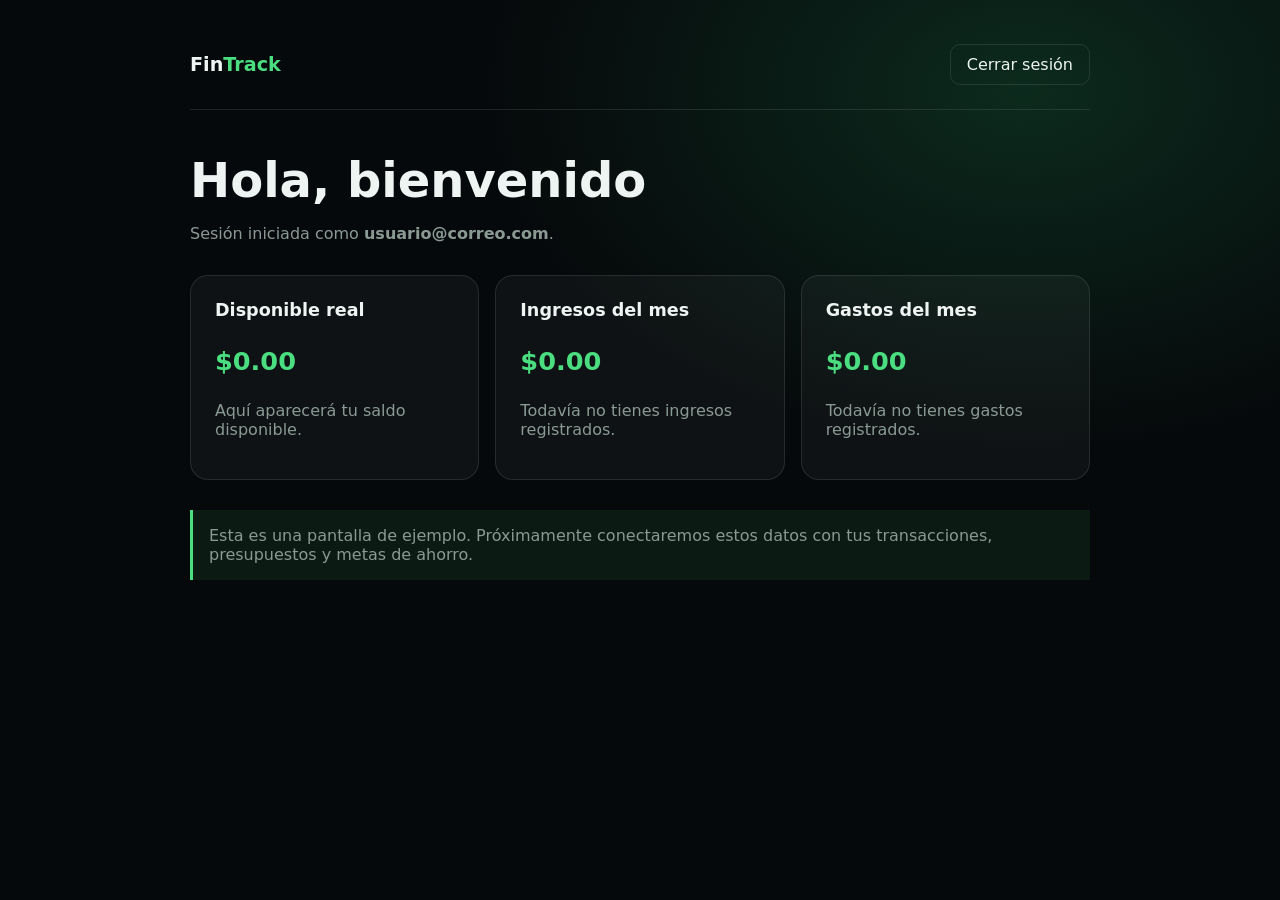
==== src/main/resources/templates/dashboard.html @ bcb7b88a "modelos, repositorios , servicios y seguridad implementada" ====
<!DOCTYPE html>
<html lang="es" xmlns:th="http://www.thymeleaf.org">
<head>
  <meta charset="UTF-8">
  <meta name="viewport" content="width=device-width, initial-scale=1">
  <title>FinanTrack · Mi espacio</title>
  <style>
    :root{--bg:#06090b;--text:#eef4f1;--muted:#8a9a93;--accent:#4ade80;--line:rgba(255,255,255,.1)}
    *{box-sizing:border-box}
    body{min-height:100vh;margin:0;padding:32px;color:var(--text);font-family:system-ui,-apple-system,"Segoe UI",sans-serif;background:radial-gradient(900px 600px at 80% 10%,#0c2a1d 0%,transparent 60%),var(--bg)}
    main{width:min(900px,100%);margin:0 auto}
    header{display:flex;justify-content:space-between;align-items:center;gap:16px;padding:12px 0 24px;border-bottom:1px solid var(--line)}
    .logo{font-weight:700;font-size:1.2rem}.logo span{color:var(--accent)}
    .logout{padding:10px 16px;border:1px solid var(--line);border-radius:10px;background:transparent;color:var(--text);font:inherit;cursor:pointer}
    h1{margin:42px 0 8px;font-size:clamp(2rem,5vw,3rem)}
    .muted{color:var(--muted)}
    .grid{display:grid;grid-template-columns:repeat(auto-fit,minmax(220px,1fr));gap:16px;margin-top:32px}
    .card{padding:24px;border:1px solid var(--line);border-radius:18px;background:rgba(255,255,255,.04)}
    .card h2{margin:0 0 10px;font-size:1.1rem}
    .value{font-size:1.6rem;font-weight:700;color:var(--accent)}
    .note{margin-top:30px;padding:16px;border-left:3px solid var(--accent);background:rgba(74,222,128,.08);color:var(--muted)}
  </style>
</head>
<body>
<main>
  <header>
    <div class="logo">Fin<span>Track</span></div>
    <form th:action="@{/logout}" method="post">
      <button class="logout" type="submit">Cerrar sesión</button>
    </form>
  </header>
  <section>
    <h1>Hola, bienvenido</h1>
    <p class="muted">Sesión iniciada como <strong th:text="${email}">usuario@correo.com</strong>.</p>
    <div class="grid">
      <article class="card">
        <h2>Disponible real</h2>
        <p class="value">$0.00</p>
        <p class="muted">Aquí aparecerá tu saldo disponible.</p>
      </article>
      <article class="card">
        <h2>Ingresos del mes</h2>
        <p class="value">$0.00</p>
        <p class="muted">Todavía no tienes ingresos registrados.</p>
      </article>
      <article class="card">
        <h2>Gastos del mes</h2>
        <p class="value">$0.00</p>
        <p class="muted">Todavía no tienes gastos registrados.</p>
      </article>
    </div>
    <p class="note">Esta es una pantalla de ejemplo. Próximamente conectaremos estos datos con tus transacciones, presupuestos y metas de ahorro.</p>
  </section>
</main>
</body>
</html>
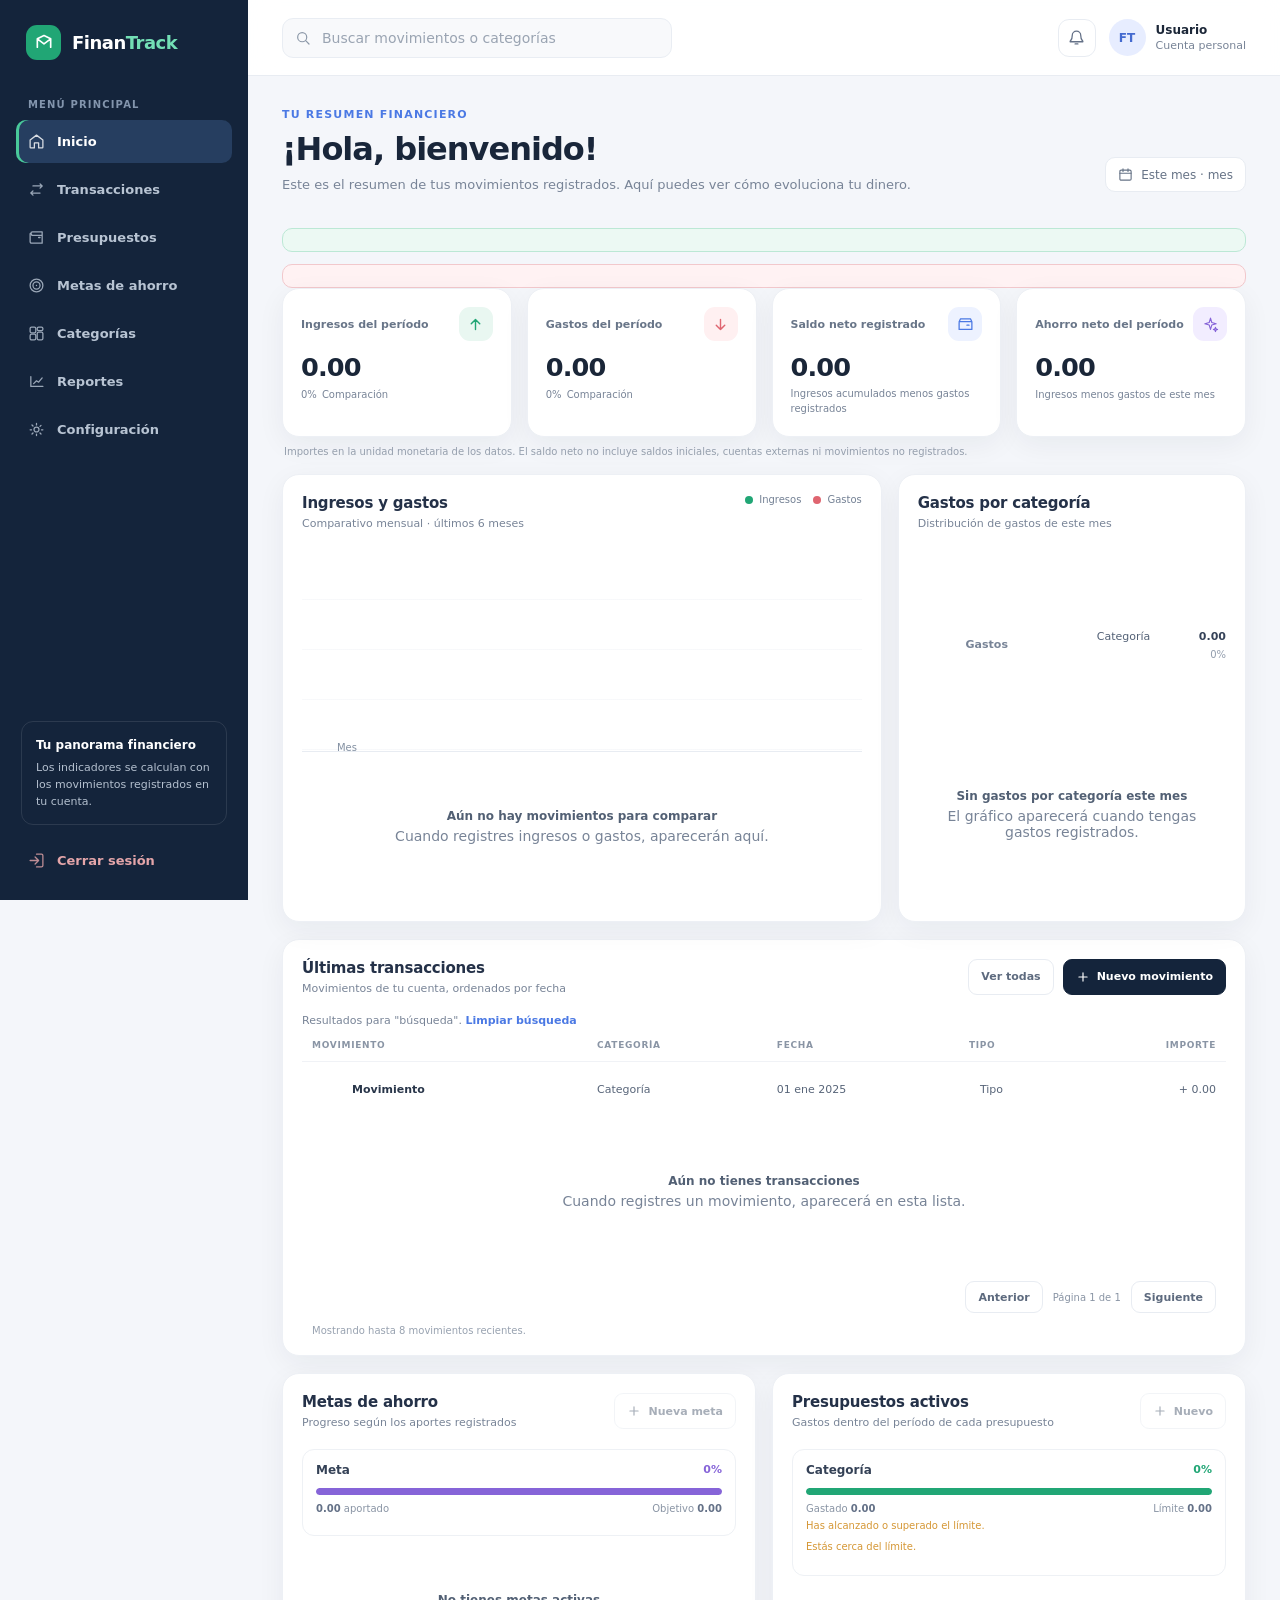
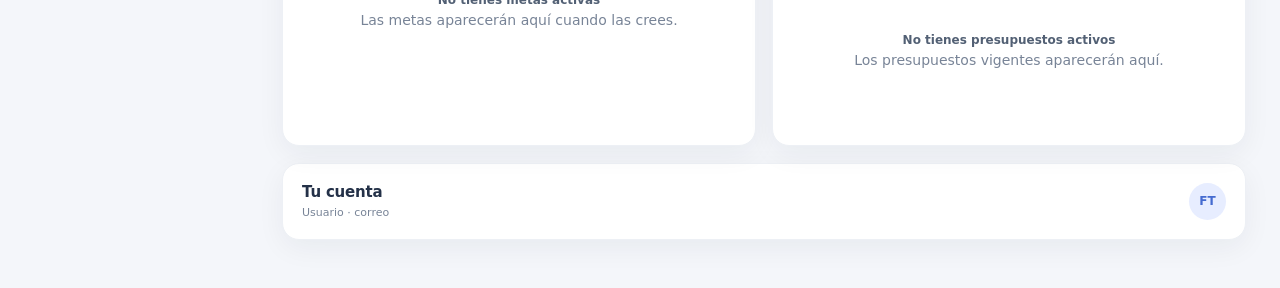
==== commit 241825f2: "Base funcional y transacciones:Implementé el flujo MVC para registrar, consultar, editar y eliminar " ====
--- a/src/main/resources/templates/dashboard.html
+++ b/src/main/resources/templates/dashboard.html
@@ -3,54 +3,567 @@
 <head>
   <meta charset="UTF-8">
   <meta name="viewport" content="width=device-width, initial-scale=1">
-  <title>FinanTrack · Mi espacio</title>
+  <meta name="theme-color" content="#14243b">
+  <title>FinanTrack · Dashboard</title>
   <style>
-    :root{--bg:#06090b;--text:#eef4f1;--muted:#8a9a93;--accent:#4ade80;--line:rgba(255,255,255,.1)}
+    :root{
+      color-scheme:light;
+      --navy:#14243b;--navy-soft:#1d3453;--navy-muted:#aab9cc;
+      --page:#f4f6fa;--surface:#fff;--text:#1c2738;--muted:#788497;
+      --line:#e8ecf2;--blue:#4b79e4;--blue-soft:#edf2ff;
+      --green:#21a675;--green-soft:#e9f7f1;--red:#df6570;--red-soft:#fff0f1;
+      --purple:#8664d8;--purple-soft:#f2edff;--amber:#d59735;
+      --shadow:0 8px 28px rgba(22,38,61,.055);--radius:17px;
+    }
     *{box-sizing:border-box}
-    body{min-height:100vh;margin:0;padding:32px;color:var(--text);font-family:system-ui,-apple-system,"Segoe UI",sans-serif;background:radial-gradient(900px 600px at 80% 10%,#0c2a1d 0%,transparent 60%),var(--bg)}
-    main{width:min(900px,100%);margin:0 auto}
-    header{display:flex;justify-content:space-between;align-items:center;gap:16px;padding:12px 0 24px;border-bottom:1px solid var(--line)}
-    .logo{font-weight:700;font-size:1.2rem}.logo span{color:var(--accent)}
-    .logout{padding:10px 16px;border:1px solid var(--line);border-radius:10px;background:transparent;color:var(--text);font:inherit;cursor:pointer}
-    h1{margin:42px 0 8px;font-size:clamp(2rem,5vw,3rem)}
-    .muted{color:var(--muted)}
-    .grid{display:grid;grid-template-columns:repeat(auto-fit,minmax(220px,1fr));gap:16px;margin-top:32px}
-    .card{padding:24px;border:1px solid var(--line);border-radius:18px;background:rgba(255,255,255,.04)}
-    .card h2{margin:0 0 10px;font-size:1.1rem}
-    .value{font-size:1.6rem;font-weight:700;color:var(--accent)}
-    .note{margin-top:30px;padding:16px;border-left:3px solid var(--accent);background:rgba(74,222,128,.08);color:var(--muted)}
+    html{scroll-behavior:smooth}
+    body{margin:0;background:var(--page);color:var(--text);font-family:Inter,ui-sans-serif,system-ui,-apple-system,"Segoe UI",sans-serif;font-size:14px;-webkit-font-smoothing:antialiased}
+    button,input{font:inherit}
+    button,a{-webkit-tap-highlight-color:transparent}
+    a{color:inherit;text-decoration:none}
+    .app{min-height:100vh}
+    .sidebar{position:fixed;inset:0 auto 0 0;z-index:20;display:flex;width:248px;flex-direction:column;padding:25px 16px 18px;background:var(--navy);color:#fff}
+    .brand{display:flex;align-items:center;gap:11px;margin:0 10px 39px;font-size:18px;font-weight:750;letter-spacing:-.5px}
+    .brand-mark{display:grid;width:35px;height:35px;place-items:center;border-radius:11px;background:var(--green);color:#fff}
+    .brand-mark svg{width:20px;height:20px}
+    .brand-name span{color:#73dfb5}
+    .nav-label{margin:0 12px 10px;color:#8395ad;font-size:10px;font-weight:700;letter-spacing:1.15px;text-transform:uppercase}
+    .nav-list{display:grid;gap:5px}
+    .nav-link{display:flex;min-height:43px;align-items:center;gap:12px;padding:0 12px;border-radius:10px;color:#b8c4d3;font-size:13px;font-weight:550;transition:background .18s,color .18s}
+    .nav-link svg{width:17px;height:17px;flex:none;opacity:.82}
+    .nav-link:hover{background:rgba(255,255,255,.075);color:#fff}
+    .nav-link.active{background:#263e60;color:#fff;box-shadow:inset 3px 0 #49c99a}
+    .nav-spacer{flex:1}
+    .sidebar-note{margin:18px 5px 14px;padding:14px;border:1px solid rgba(255,255,255,.1);border-radius:12px;color:#b4c0cf;font-size:11px;line-height:1.55}
+    .sidebar-note strong{display:block;margin-bottom:4px;color:#fff;font-size:12px}
+    .nav-link.logout{color:#e4a5a9}
+    .main{min-height:100vh;margin-left:248px;padding:0 34px 48px}
+    .topbar{position:sticky;top:0;z-index:10;display:flex;min-height:76px;align-items:center;justify-content:space-between;gap:20px;margin:0 -34px 0;padding:12px 34px;background:rgba(255,255,255,.92);border-bottom:1px solid var(--line);backdrop-filter:blur(14px)}
+    .top-left{display:flex;min-width:0;align-items:center;gap:13px}
+    .mobile-menu{display:none;width:38px;height:38px;place-items:center;border:1px solid var(--line);border-radius:10px;background:#fff;color:var(--navy);cursor:pointer}
+    .mobile-menu svg{width:18px}
+    .search{position:relative;width:min(390px,40vw)}
+    .search svg{position:absolute;top:50%;left:13px;width:16px;height:16px;transform:translateY(-50%);color:#8c98a8}
+    .search input{width:100%;height:40px;padding:0 14px 0 39px;border:1px solid #e9edf3;border-radius:11px;background:#f8f9fb;color:var(--text);outline:none}
+    .search input:focus{border-color:#a9bdf1;box-shadow:0 0 0 3px rgba(75,121,228,.1)}
+    .search input::placeholder{color:#9aa4b2}
+    .sr-only{position:absolute;width:1px;height:1px;padding:0;margin:-1px;overflow:hidden;clip:rect(0,0,0,0);white-space:nowrap;border:0}
+    .top-actions{display:flex;align-items:center;gap:13px}
+    .icon-button{display:grid;width:38px;height:38px;place-items:center;border:1px solid var(--line);border-radius:11px;background:#fff;color:#647187}
+    .icon-button svg{width:17px;height:17px}
+    .profile{position:relative}
+    .profile summary{display:flex;align-items:center;gap:10px;list-style:none;cursor:pointer}
+    .profile summary::-webkit-details-marker{display:none}
+    .avatar{display:grid;width:37px;height:37px;place-items:center;border-radius:50%;background:#e7edff;color:#456bd0;font-size:12px;font-weight:750}
+    .profile-copy{display:grid;gap:2px}
+    .profile-copy strong{max-width:155px;overflow:hidden;font-size:12px;text-overflow:ellipsis;white-space:nowrap}
+    .profile-copy span{color:var(--muted);font-size:11px}
+    .profile-menu{position:absolute;top:48px;right:0;z-index:30;display:grid;width:190px;gap:4px;padding:8px;border:1px solid var(--line);border-radius:12px;background:#fff;box-shadow:var(--shadow)}
+    .profile-menu a,.profile-menu button{padding:9px;border:0;border-radius:8px;background:transparent;color:var(--text);text-align:left;cursor:pointer}
+    .profile-menu a:hover,.profile-menu button:hover{background:var(--page)}
+    .page{width:min(1440px,100%);margin:0 auto}
+    .welcome{display:flex;align-items:flex-end;justify-content:space-between;gap:20px;padding:32px 0 24px}
+    .eyebrow{margin:0 0 9px;color:var(--blue);font-size:11px;font-weight:750;letter-spacing:1.2px;text-transform:uppercase}
+    h1{margin:0;color:#19263a;font-size:clamp(25px,3vw,32px);letter-spacing:-1px}
+    .welcome-copy{margin:9px 0 0;color:var(--muted);font-size:13px}
+    .period{display:flex;align-items:center;gap:8px;padding:9px 12px;border:1px solid var(--line);border-radius:10px;background:#fff;color:#667386;font-size:12px;white-space:nowrap}
+    .period svg{width:15px;height:15px}
+    .section-title{margin:0;color:#243148;font-size:15px;font-weight:720;letter-spacing:-.2px}
+    .section-subtitle{margin:5px 0 0;color:var(--muted);font-size:11px;line-height:1.5}
+    .kpis{display:grid;grid-template-columns:repeat(4,minmax(0,1fr));gap:15px}
+    .card{border:1px solid #edf0f5;border-radius:var(--radius);background:var(--surface);box-shadow:var(--shadow)}
+    .kpi{position:relative;min-height:149px;padding:18px 18px 16px;overflow:hidden;transition:transform .18s,box-shadow .18s}
+    .kpi:hover{transform:translateY(-2px);box-shadow:0 12px 30px rgba(22,38,61,.09)}
+    .kpi-top{display:flex;align-items:center;justify-content:space-between;gap:8px}
+    .kpi-label{color:#687588;font-size:11px;font-weight:620}
+    .kpi-icon{display:grid;width:34px;height:34px;place-items:center;border-radius:11px}
+    .kpi-icon svg{width:17px;height:17px}
+    .kpi-icon.blue{background:var(--blue-soft);color:var(--blue)}
+    .kpi-icon.green{background:var(--green-soft);color:var(--green)}
+    .kpi-icon.red{background:var(--red-soft);color:var(--red)}
+    .kpi-icon.purple{background:var(--purple-soft);color:var(--purple)}
+    .kpi-value{margin:12px 0 6px;color:#1a2638;font-size:clamp(21px,2vw,27px);font-weight:760;letter-spacing:-.9px;line-height:1.1;overflow-wrap:anywhere}
+    .kpi-foot{display:flex;min-height:16px;align-items:center;gap:5px;color:var(--muted);font-size:10px;line-height:1.45}
+    .change{font-weight:700}
+    .change.good{color:var(--green)}
+    .change.bad{color:var(--red)}
+    .content-grid{display:grid;grid-template-columns:minmax(0,1.55fr) minmax(280px,.9fr);gap:16px;margin-top:17px}
+    .panel{min-width:0;padding:19px}
+    .panel-heading{display:flex;align-items:flex-start;justify-content:space-between;gap:12px;margin-bottom:17px}
+    .panel-heading .section-subtitle{margin-top:4px}
+    .legend{display:flex;flex-wrap:wrap;gap:12px;color:#738094;font-size:10px}
+    .legend-item{display:flex;align-items:center;gap:6px}
+    .legend-dot{width:8px;height:8px;border-radius:50%}
+    .legend-dot.income{background:var(--green)}
+    .legend-dot.expense{background:var(--red)}
+    .bar-chart{display:grid;height:202px;grid-template-columns:repeat(6,minmax(0,1fr));gap:10px;padding:10px 3px 0;border-bottom:1px solid var(--line);background:repeating-linear-gradient(to bottom,transparent 0,transparent 49px,#f0f2f6 50px)}
+    .month-column{display:flex;min-width:0;flex-direction:column;align-items:center;justify-content:flex-end}
+    .bar-pair{display:flex;width:100%;height:174px;align-items:flex-end;justify-content:center;gap:5px}
+    .bar{width:min(23px,35%);min-height:0;border-radius:5px 5px 2px 2px;transition:height .35s ease}
+    .bar.income{background:linear-gradient(180deg,#57c99d,#21a675)}
+    .bar.expense{background:linear-gradient(180deg,#f08b91,#df6570)}
+    .month-label{height:24px;padding-top:8px;color:#8390a2;font-size:10px;text-transform:capitalize}
+    .empty{display:grid;min-height:150px;place-content:center;justify-items:center;padding:20px;color:var(--muted);text-align:center}
+    .empty strong{margin-bottom:5px;color:#526074;font-size:12px}
+    .donut-layout{display:flex;min-height:190px;align-items:center;justify-content:center;gap:25px}
+    .donut{position:relative;width:138px;height:138px;flex:none;border-radius:50%}
+    .donut::after{position:absolute;inset:24px;display:grid;place-items:center;border-radius:50%;background:#fff;content:"Gastos";color:#788497;font-size:11px;font-weight:650}
+    .category-list{display:grid;width:100%;gap:12px}
+    .category-row{display:grid;grid-template-columns:minmax(0,1fr) auto;align-items:center;gap:6px 12px}
+    .category-name{display:flex;min-width:0;align-items:center;gap:8px;overflow:hidden;color:#536176;font-size:11px;text-overflow:ellipsis;white-space:nowrap}
+    .category-name i{width:8px;height:8px;flex:none;border-radius:50%}
+    .category-value{color:#354258;font-size:11px;font-weight:700}
+    .category-percent{grid-column:2;color:#929dad;font-size:10px;text-align:right}
+    .transactions{margin-top:17px}
+    .panel-actions{display:flex;align-items:center;gap:9px}
+    .button{display:inline-flex;min-height:36px;align-items:center;justify-content:center;gap:7px;padding:0 12px;border:1px solid var(--line);border-radius:9px;background:#fff;color:#5d6a7e;font-size:11px;font-weight:650;white-space:nowrap}
+    .button svg{width:14px;height:14px}
+    .button.primary{border-color:var(--navy);background:var(--navy);color:#fff}
+    .button:disabled{cursor:not-allowed;opacity:.54}
+    .table-wrap{overflow-x:auto}
+    table{width:100%;border-collapse:collapse;text-align:left}
+    th{padding:0 10px 11px;color:#8a95a5;font-size:9px;font-weight:700;letter-spacing:.7px;text-transform:uppercase;white-space:nowrap}
+    td{padding:12px 10px;border-top:1px solid #f0f2f6;color:#586579;font-size:11px;white-space:nowrap}
+    td:first-child{color:#29364a;font-weight:650}
+    .transaction-description{display:flex;align-items:center;gap:10px}
+    .transaction-mark{display:grid;width:30px;height:30px;flex:none;place-items:center;border-radius:9px}
+    .transaction-mark svg{width:15px;height:15px}
+    .transaction-mark.income{background:var(--green-soft);color:var(--green)}
+    .transaction-mark.expense{background:var(--red-soft);color:var(--red)}
+    .type-pill{display:inline-flex;align-items:center;gap:5px}
+    .type-pill i{width:6px;height:6px;border-radius:50%}
+    .type-pill.income{color:var(--green)}
+    .type-pill.income i{background:var(--green)}
+    .type-pill.expense{color:var(--red)}
+    .type-pill.expense i{background:var(--red)}
+    .amount.income{color:var(--green);font-weight:720}
+    .amount.expense{color:#445166;font-weight:720}
+    .section-grid{display:grid;grid-template-columns:repeat(2,minmax(0,1fr));gap:16px;margin-top:17px}
+    .goal-list,.budget-list{display:grid;gap:14px}
+    .goal,.budget{padding:13px;border:1px solid #eef1f5;border-radius:12px}
+    .goal-head,.budget-head{display:flex;justify-content:space-between;gap:12px}
+    .goal-name,.budget-name{overflow:hidden;color:#344156;font-size:12px;font-weight:700;text-overflow:ellipsis;white-space:nowrap}
+    .goal-percent,.budget-percent{color:var(--purple);font-size:11px;font-weight:750}
+    .budget-percent{color:var(--green)}
+    .budget.is-warning .budget-percent{color:var(--amber)}
+    .budget.is-over .budget-percent{color:var(--red)}
+    .progress{height:7px;margin:11px 0 8px;overflow:hidden;border-radius:8px;background:#edf0f5}
+    .progress i{display:block;height:100%;border-radius:inherit;background:var(--purple);transition:width .3s}
+    .budget .progress i{background:var(--green)}
+    .budget.is-warning .progress i{background:var(--amber)}
+    .budget.is-over .progress i{background:var(--red)}
+    .goal-foot,.budget-foot{display:flex;justify-content:space-between;gap:10px;color:#8994a4;font-size:10px}
+    .goal-foot strong,.budget-foot strong{color:#647187;font-weight:650}
+    .budget-alert{margin-top:6px;color:var(--amber);font-size:10px}
+    .budget.is-over .budget-alert{color:var(--red)}
+    .account-panel{display:flex;align-items:center;justify-content:space-between;gap:16px}
+    .account-panel p{margin:5px 0 0;color:var(--muted);font-size:11px}
+    .small-copy{color:#98a2b0;font-size:10px}
+    .flash{margin:12px 0 0;padding:11px 14px;border:1px solid #bce8d5;border-radius:10px;background:#ecf9f3;color:#187c57;font-size:12px}
+    .flash.error{border-color:#f2c8cc;background:#fff2f3;color:#ae3944}
+    .pagination{display:flex;align-items:center;justify-content:flex-end;gap:10px;margin:15px 10px 0}
+    .pagination-label{color:#8994a4;font-size:10px}
+    .pagination .button{min-height:32px}
+    .search-note{margin:0 0 13px;color:var(--muted);font-size:11px}
+    .mobile-scrim{display:none}
+    @media(max-width:1160px){
+      .sidebar{width:218px}.main{margin-left:218px;padding-right:24px;padding-left:24px}
+      .topbar{margin-right:-24px;margin-left:-24px;padding-right:24px;padding-left:24px}
+      .kpis{grid-template-columns:repeat(2,minmax(0,1fr))}
+    }
+    @media(max-width:850px){
+      .sidebar{width:250px;transform:translateX(-100%);transition:transform .22s ease}
+      body.menu-open .sidebar{transform:translateX(0)}
+      body.menu-open .mobile-scrim{position:fixed;inset:0;z-index:15;display:block;background:rgba(11,20,33,.42)}
+      .main{margin-left:0}
+      .mobile-menu{display:grid}
+      .content-grid{grid-template-columns:1fr}
+      .topbar{min-height:68px}
+    }
+    @media(max-width:600px){
+      .main{padding:0 15px 30px}
+      .topbar{gap:9px;margin-right:-15px;margin-left:-15px;padding:10px 15px}
+      .search{width:auto;flex:1}
+      .search input{height:38px;font-size:12px}
+      .top-actions{gap:8px}
+      .profile-copy,.profile-chevron{display:none}
+      .icon-button{width:35px;height:35px}
+      .welcome{align-items:flex-start;flex-direction:column;padding:25px 0 18px}
+      .welcome .period{align-self:flex-start}
+      .kpis{gap:10px}
+      .kpi{min-height:139px;padding:14px}
+      .kpi-value{font-size:21px}
+      .kpi-label{font-size:10px}
+      .kpi-icon{width:30px;height:30px}
+      .panel{padding:15px}
+      .donut-layout{gap:17px}
+      .donut{width:112px;height:112px}
+      .donut::after{inset:20px;font-size:10px}
+      .section-grid{grid-template-columns:1fr}
+      .transactions .panel-heading{align-items:flex-start;flex-direction:column}
+      .panel-actions{width:100%;justify-content:space-between}
+      .panel-actions .button{flex:1}
+    }
+    @media(prefers-reduced-motion:reduce){*,*::before,*::after{scroll-behavior:auto!important;transition:none!important}}
   </style>
 </head>
 <body>
-<main>
-  <header>
-    <div class="logo">Fin<span>Track</span></div>
+<svg xmlns="http://www.w3.org/2000/svg" style="position:absolute;width:0;height:0;overflow:hidden" aria-hidden="true">
+  <symbol id="i-mark" viewBox="0 0 24 24"><path d="M4 17V7l8 6 8-6v10M4 7l8-4 8 4" fill="none" stroke="currentColor" stroke-width="2" stroke-linecap="round" stroke-linejoin="round"/></symbol>
+  <symbol id="i-home" viewBox="0 0 24 24"><path d="m3 10 9-7 9 7v10a1 1 0 0 1-1 1h-5v-7H9v7H4a1 1 0 0 1-1-1z" fill="none" stroke="currentColor" stroke-width="1.8" stroke-linejoin="round"/></symbol>
+  <symbol id="i-arrows" viewBox="0 0 24 24"><path d="M7 7h13l-3-3m3 3-3 3M17 17H4l3 3m-3-3 3-3" fill="none" stroke="currentColor" stroke-width="1.8" stroke-linecap="round" stroke-linejoin="round"/></symbol>
+  <symbol id="i-wallet" viewBox="0 0 24 24"><path d="M4 6.5A2.5 2.5 0 0 1 6.5 4H20v16H5a2 2 0 0 1-2-2V6.5A2.5 2.5 0 0 1 5.5 9H20m-5 3h2" fill="none" stroke="currentColor" stroke-width="1.8" stroke-linecap="round" stroke-linejoin="round"/></symbol>
+  <symbol id="i-target" viewBox="0 0 24 24"><circle cx="12" cy="12" r="9" fill="none" stroke="currentColor" stroke-width="1.8"/><circle cx="12" cy="12" r="5" fill="none" stroke="currentColor" stroke-width="1.8"/><circle cx="12" cy="12" r="1" fill="currentColor"/></symbol>
+  <symbol id="i-grid" viewBox="0 0 24 24"><rect x="3" y="3" width="8" height="8" rx="2" fill="none" stroke="currentColor" stroke-width="1.8"/><rect x="13" y="3" width="8" height="5" rx="2" fill="none" stroke="currentColor" stroke-width="1.8"/><rect x="13" y="10" width="8" height="11" rx="2" fill="none" stroke="currentColor" stroke-width="1.8"/><rect x="3" y="13" width="8" height="8" rx="2" fill="none" stroke="currentColor" stroke-width="1.8"/></symbol>
+  <symbol id="i-chart" viewBox="0 0 24 24"><path d="M4 19V5m0 14h17M8 15l4-4 3 2 5-6" fill="none" stroke="currentColor" stroke-width="1.8" stroke-linecap="round" stroke-linejoin="round"/></symbol>
+  <symbol id="i-settings" viewBox="0 0 24 24"><path d="M12 8.5a3.5 3.5 0 1 0 0 7 3.5 3.5 0 0 0 0-7Zm0-5v2m0 13v2m9-8h-2m-14 0H3m15.36-6.36-1.42 1.42M7.06 16.94l-1.42 1.42m12.72 0-1.42-1.42M7.06 7.06 5.64 5.64" fill="none" stroke="currentColor" stroke-width="1.8" stroke-linecap="round"/></symbol>
+  <symbol id="i-logout" viewBox="0 0 24 24"><path d="M10 17l5-5-5-5m5 5H3m9-9h7a2 2 0 0 1 2 2v14a2 2 0 0 1-2 2h-7" fill="none" stroke="currentColor" stroke-width="1.8" stroke-linecap="round" stroke-linejoin="round"/></symbol>
+  <symbol id="i-search" viewBox="0 0 24 24"><circle cx="10.8" cy="10.8" r="6.8" fill="none" stroke="currentColor" stroke-width="1.8"/><path d="m16 16 5 5" fill="none" stroke="currentColor" stroke-width="1.8" stroke-linecap="round"/></symbol>
+  <symbol id="i-bell" viewBox="0 0 24 24"><path d="M18 9a6 6 0 0 0-12 0c0 7-3 7-3 9h18c0-2-3-2-3-9m-8 12h4" fill="none" stroke="currentColor" stroke-width="1.8" stroke-linecap="round" stroke-linejoin="round"/></symbol>
+  <symbol id="i-calendar" viewBox="0 0 24 24"><rect x="3" y="5" width="18" height="16" rx="2" fill="none" stroke="currentColor" stroke-width="1.8"/><path d="M16 3v4M8 3v4M3 10h18" fill="none" stroke="currentColor" stroke-width="1.8" stroke-linecap="round"/></symbol>
+  <symbol id="i-income" viewBox="0 0 24 24"><path d="M12 19V5m-6 6 6-6 6 6" fill="none" stroke="currentColor" stroke-width="2" stroke-linecap="round" stroke-linejoin="round"/></symbol>
+  <symbol id="i-expense" viewBox="0 0 24 24"><path d="M12 5v14m6-6-6 6-6-6" fill="none" stroke="currentColor" stroke-width="2" stroke-linecap="round" stroke-linejoin="round"/></symbol>
+  <symbol id="i-balance" viewBox="0 0 24 24"><path d="M3 8h18v11H3zM3 8l2-4h14l2 4m-7 5h3" fill="none" stroke="currentColor" stroke-width="1.8" stroke-linecap="round" stroke-linejoin="round"/></symbol>
+  <symbol id="i-spark" viewBox="0 0 24 24"><path d="m12 3 1.8 6.2L20 11l-6.2 1.8L12 19l-1.8-6.2L4 11l6.2-1.8zM19 16l.8 2.2L22 19l-2.2.8L19 22l-.8-2.2L16 19l2.2-.8z" fill="none" stroke="currentColor" stroke-width="1.6" stroke-linejoin="round"/></symbol>
+  <symbol id="i-plus" viewBox="0 0 24 24"><path d="M12 5v14M5 12h14" fill="none" stroke="currentColor" stroke-width="2" stroke-linecap="round"/></symbol>
+</svg>
+
+<div class="app">
+  <aside class="sidebar" id="sidebar">
+    <a class="brand" href="#inicio" aria-label="FinanTrack, inicio">
+      <span class="brand-mark"><svg><use href="#i-mark"/></svg></span>
+      <span class="brand-name">Finan<span>Track</span></span>
+    </a>
+    <p class="nav-label">Menú principal</p>
+    <nav class="nav-list" aria-label="Navegación principal">
+      <a class="nav-link active" href="#inicio"><svg><use href="#i-home"/></svg>Inicio</a>
+      <a class="nav-link" th:href="@{/transacciones}"><svg><use href="#i-arrows"/></svg>Transacciones</a>
+      <a class="nav-link" href="#presupuestos"><svg><use href="#i-wallet"/></svg>Presupuestos</a>
+      <a class="nav-link" href="#metas"><svg><use href="#i-target"/></svg>Metas de ahorro</a>
+      <a class="nav-link" href="#categorias"><svg><use href="#i-grid"/></svg>Categorías</a>
+      <a class="nav-link" href="#reportes"><svg><use href="#i-chart"/></svg>Reportes</a>
+      <a class="nav-link" href="#configuracion"><svg><use href="#i-settings"/></svg>Configuración</a>
+    </nav>
+    <div class="nav-spacer"></div>
+    <div class="sidebar-note">
+      <strong>Tu panorama financiero</strong>
+      Los indicadores se calculan con los movimientos registrados en tu cuenta.
+    </div>
     <form th:action="@{/logout}" method="post">
-      <button class="logout" type="submit">Cerrar sesión</button>
+      <button class="nav-link logout" type="submit" style="width:100%;border:0;background:transparent;text-align:left">
+        <svg><use href="#i-logout"/></svg>Cerrar sesión
+      </button>
     </form>
-  </header>
-  <section>
-    <h1>Hola, bienvenido</h1>
-    <p class="muted">Sesión iniciada como <strong th:text="${email}">usuario@correo.com</strong>.</p>
-    <div class="grid">
-      <article class="card">
-        <h2>Disponible real</h2>
-        <p class="value">$0.00</p>
-        <p class="muted">Aquí aparecerá tu saldo disponible.</p>
-      </article>
-      <article class="card">
-        <h2>Ingresos del mes</h2>
-        <p class="value">$0.00</p>
-        <p class="muted">Todavía no tienes ingresos registrados.</p>
-      </article>
-      <article class="card">
-        <h2>Gastos del mes</h2>
-        <p class="value">$0.00</p>
-        <p class="muted">Todavía no tienes gastos registrados.</p>
-      </article>
+  </aside>
+  <button class="mobile-scrim" id="mobileScrim" aria-label="Cerrar menú"></button>
+
+  <main class="main">
+    <header class="topbar">
+      <div class="top-left">
+        <button class="mobile-menu" id="mobileMenu" aria-label="Abrir menú" aria-expanded="false" aria-controls="sidebar">
+          <svg viewBox="0 0 24 24" fill="none" stroke="currentColor" stroke-width="2"><path d="M4 6h16M4 12h16M4 18h16"/></svg>
+        </button>
+        <form class="search" th:action="@{/dashboard}" method="get" role="search">
+          <svg><use href="#i-search"/></svg>
+          <label class="sr-only" for="transactionSearch">Buscar transacciones y categorías</label>
+          <input id="transactionSearch" type="search" name="q" th:value="${dashboard.busqueda}" placeholder="Buscar movimientos o categorías">
+        </form>
+      </div>
+      <div class="top-actions">
+        <span class="icon-button" title="Centro de notificaciones próximamente" aria-label="Notificaciones próximamente">
+          <svg><use href="#i-bell"/></svg>
+        </span>
+        <details class="profile" id="profileMenu">
+          <summary>
+            <span class="avatar" th:text="${dashboard.iniciales}">FT</span>
+            <span class="profile-copy">
+              <strong th:text="${dashboard.nombreCompleto}">Usuario</strong>
+              <span>Cuenta personal</span>
+            </span>
+          </summary>
+          <div class="profile-menu">
+            <a href="#configuracion">Mi cuenta</a>
+            <form th:action="@{/logout}" method="post">
+              <button type="submit">Cerrar sesión</button>
+            </form>
+          </div>
+        </details>
+      </div>
+    </header>
+
+    <div class="page">
+      <section class="welcome" id="inicio">
+        <div>
+          <p class="eyebrow">Tu resumen financiero</p>
+          <h1>¡Hola, <span th:text="${dashboard.nombreCorto}">bienvenido</span>!</h1>
+          <p class="welcome-copy">Este es el resumen de tus movimientos registrados. Aquí puedes ver cómo evoluciona tu dinero.</p>
+        </div>
+        <div class="period"><svg><use href="#i-calendar"/></svg><span>Este mes · <span th:text="${dashboard.nombreMes}">mes</span></span></div>
+      </section>
+      <p class="flash" th:if="${mensajeExito}" th:text="${mensajeExito}" role="status"></p>
+      <p class="flash error" th:if="${mensajeError}" th:text="${mensajeError}" role="alert"></p>
+
+      <section aria-label="Indicadores financieros">
+        <div class="kpis">
+          <article class="card kpi">
+            <div class="kpi-top">
+              <span class="kpi-label">Ingresos del período</span>
+              <span class="kpi-icon green"><svg><use href="#i-income"/></svg></span>
+            </div>
+            <p class="kpi-value" th:text="${#numbers.formatDecimal(dashboard.ingresosMes, 1, 'POINT', 2, 'COMMA')}">0.00</p>
+            <div class="kpi-foot">
+              <span th:if="${dashboard.comparacionIngresos != null}"
+                    th:class="${dashboard.comparacionIngresos.favorable} ? 'change good' : 'change bad'"
+                    th:text="${dashboard.comparacionIngresos.aumentaron ? '+' : (dashboard.comparacionIngresos.porcentaje == 0 ? '' : '-')} + ${#numbers.formatDecimal(dashboard.comparacionIngresos.porcentaje, 1, 'POINT', 1, 'COMMA')} + '%'">0%</span>
+              <span th:text="${dashboard.comparacionIngresos != null ? 'vs. mes anterior' : 'Sin comparación del mes anterior'}">Comparación</span>
+            </div>
+          </article>
+          <article class="card kpi">
+            <div class="kpi-top">
+              <span class="kpi-label">Gastos del período</span>
+              <span class="kpi-icon red"><svg><use href="#i-expense"/></svg></span>
+            </div>
+            <p class="kpi-value" th:text="${#numbers.formatDecimal(dashboard.gastosMes, 1, 'POINT', 2, 'COMMA')}">0.00</p>
+            <div class="kpi-foot">
+              <span th:if="${dashboard.comparacionGastos != null}"
+                    th:class="${dashboard.comparacionGastos.favorable} ? 'change good' : 'change bad'"
+                    th:text="${dashboard.comparacionGastos.aumentaron ? '+' : (dashboard.comparacionGastos.porcentaje == 0 ? '' : '-')} + ${#numbers.formatDecimal(dashboard.comparacionGastos.porcentaje, 1, 'POINT', 1, 'COMMA')} + '%'">0%</span>
+              <span th:text="${dashboard.comparacionGastos != null ? 'vs. mes anterior' : 'Sin comparación del mes anterior'}">Comparación</span>
+            </div>
+          </article>
+          <article class="card kpi">
+            <div class="kpi-top">
+              <span class="kpi-label">Saldo neto registrado</span>
+              <span class="kpi-icon blue"><svg><use href="#i-balance"/></svg></span>
+            </div>
+            <p class="kpi-value" th:text="${#numbers.formatDecimal(dashboard.saldoNeto, 1, 'POINT', 2, 'COMMA')}">0.00</p>
+            <div class="kpi-foot">Ingresos acumulados menos gastos registrados</div>
+          </article>
+          <article class="card kpi">
+            <div class="kpi-top">
+              <span class="kpi-label">Ahorro neto del período</span>
+              <span class="kpi-icon purple"><svg><use href="#i-spark"/></svg></span>
+            </div>
+            <p class="kpi-value" th:text="${#numbers.formatDecimal(dashboard.ahorroNetoMes, 1, 'POINT', 2, 'COMMA')}">0.00</p>
+            <div class="kpi-foot">Ingresos menos gastos de este mes</div>
+          </article>
+        </div>
+        <p class="small-copy" style="margin:9px 2px 0">Importes en la unidad monetaria de los datos. El saldo neto no incluye saldos iniciales, cuentas externas ni movimientos no registrados.</p>
+      </section>
+
+      <div class="content-grid">
+        <section class="card panel" id="reportes">
+          <div class="panel-heading">
+            <div>
+              <h2 class="section-title">Ingresos y gastos</h2>
+              <p class="section-subtitle">Comparativo mensual · últimos 6 meses</p>
+            </div>
+            <div class="legend" aria-label="Leyenda del gráfico">
+              <span class="legend-item"><i class="legend-dot income"></i>Ingresos</span>
+              <span class="legend-item"><i class="legend-dot expense"></i>Gastos</span>
+            </div>
+          </div>
+          <div class="bar-chart" th:if="${dashboard.hayDatosGrafico}" role="img" aria-label="Gráfico comparativo de ingresos y gastos mensuales">
+            <div class="month-column" th:each="month : ${dashboard.meses}">
+              <div class="bar-pair">
+                <span class="bar income" th:style="'height:' + ${month.alturaIngresos} + '%'" th:title="'Ingresos: ' + ${#numbers.formatDecimal(month.ingresos, 1, 'POINT', 2, 'COMMA')}"></span>
+                <span class="bar expense" th:style="'height:' + ${month.alturaGastos} + '%'" th:title="'Gastos: ' + ${#numbers.formatDecimal(month.gastos, 1, 'POINT', 2, 'COMMA')}"></span>
+              </div>
+              <span class="month-label" th:text="${month.etiqueta}">mes</span>
+            </div>
+          </div>
+          <div class="empty" th:unless="${dashboard.hayDatosGrafico}">
+            <strong>Aún no hay movimientos para comparar</strong>
+            <span>Cuando registres ingresos o gastos, aparecerán aquí.</span>
+          </div>
+        </section>
+
+        <section class="card panel" id="categorias">
+          <div class="panel-heading">
+            <div>
+              <h2 class="section-title">Gastos por categoría</h2>
+              <p class="section-subtitle">Distribución de gastos de este mes</p>
+            </div>
+          </div>
+          <div class="donut-layout" th:if="${dashboard.hayGastosPorCategoria}">
+            <div class="donut" role="img" aria-label="Gráfico de dona con la proporción de gastos por categoría" th:style="'background:' + ${dashboard.estiloDona}"></div>
+            <div class="category-list">
+              <div class="category-row" th:each="category : ${dashboard.categorias}">
+                <span class="category-name"><i th:style="'background-color:' + ${category.color}"></i><span th:text="${category.nombre}">Categoría</span></span>
+                <span class="category-value" th:text="${#numbers.formatDecimal(category.monto, 1, 'POINT', 2, 'COMMA')}">0.00</span>
+                <span class="category-percent" th:text="${#numbers.formatDecimal(category.porcentaje, 1, 'POINT', 1, 'COMMA')} + '%'">0%</span>
+              </div>
+            </div>
+          </div>
+          <div class="empty" th:unless="${dashboard.hayGastosPorCategoria}">
+            <strong>Sin gastos por categoría este mes</strong>
+            <span>El gráfico aparecerá cuando tengas gastos registrados.</span>
+          </div>
+        </section>
+      </div>
+
+      <section class="card panel transactions" id="transacciones">
+        <div class="panel-heading">
+          <div>
+            <h2 class="section-title">Últimas transacciones</h2>
+            <p class="section-subtitle">Movimientos de tu cuenta, ordenados por fecha</p>
+          </div>
+          <div class="panel-actions">
+            <a class="button" th:href="@{/transacciones}">Ver todas</a>
+            <a class="button primary" th:href="@{/transacciones/nueva}">
+              <svg><use href="#i-plus"/></svg>Nuevo movimiento
+            </a>
+          </div>
+        </div>
+        <p class="search-note" th:if="${!#strings.isEmpty(dashboard.busqueda)}">
+          Resultados para "<span th:text="${dashboard.busqueda}">búsqueda</span>".
+          <a th:href="@{/dashboard}" style="color:var(--blue);font-weight:650">Limpiar búsqueda</a>
+        </p>
+        <div class="table-wrap" th:if="${dashboard.hayTransacciones}">
+          <table>
+            <thead>
+              <tr><th>Movimiento</th><th>Categoría</th><th>Fecha</th><th>Tipo</th><th style="text-align:right">Importe</th></tr>
+            </thead>
+            <tbody>
+              <tr th:each="transaction : ${dashboard.transacciones}">
+                <td>
+                  <span class="transaction-description">
+                    <span class="transaction-mark" th:classappend="${transaction.tipo.name() == 'INGRESO'} ? ' income' : ' expense'">
+                      <svg><use th:href="${transaction.tipo.name() == 'INGRESO'} ? '#i-income' : '#i-expense'"/></svg>
+                    </span>
+                    <span th:text="${transaction.descripcion}">Movimiento</span>
+                  </span>
+                </td>
+                <td th:text="${transaction.categoria}">Categoría</td>
+                <td th:text="${#temporals.format(transaction.fecha, 'dd MMM yyyy')}">01 ene 2025</td>
+                <td>
+                  <span class="type-pill" th:classappend="${transaction.tipo.name() == 'INGRESO'} ? ' income' : ' expense'">
+                    <i></i><span th:text="${transaction.tipo.name() == 'INGRESO'} ? 'Ingreso' : 'Gasto'">Tipo</span>
+                  </span>
+                </td>
+                <td style="text-align:right" th:classappend="${transaction.tipo.name() == 'INGRESO'} ? ' amount income' : ' amount expense'">
+                  <span th:text="${transaction.tipo.name() == 'INGRESO'} ? '+' : '−'">+</span>
+                  <span th:text="${#numbers.formatDecimal(transaction.monto, 1, 'POINT', 2, 'COMMA')}">0.00</span>
+                </td>
+              </tr>
+            </tbody>
+          </table>
+        </div>
+        <div class="empty" th:unless="${dashboard.hayTransacciones}">
+          <strong th:text="${!#strings.isEmpty(dashboard.busqueda)} ? 'No se encontraron movimientos' : 'Aún no tienes transacciones'">Aún no tienes transacciones</strong>
+          <span th:text="${!#strings.isEmpty(dashboard.busqueda)} ? 'Prueba con otra descripción o categoría.' : 'Cuando registres un movimiento, aparecerá en esta lista.'">Cuando registres un movimiento, aparecerá en esta lista.</span>
+        </div>
+        <div class="pagination" th:if="${dashboard.totalPaginas > 1}">
+          <a class="button" th:if="${dashboard.tieneAnterior}"
+             th:href="@{/dashboard(q=${dashboard.busqueda},pagina=${dashboard.pagina - 1})} + '#transacciones'">Anterior</a>
+          <span class="pagination-label">
+            Página <span th:text="${dashboard.pagina + 1}">1</span> de <span th:text="${dashboard.totalPaginas}">1</span>
+          </span>
+          <a class="button" th:if="${dashboard.tieneSiguiente}"
+             th:href="@{/dashboard(q=${dashboard.busqueda},pagina=${dashboard.pagina + 1})} + '#transacciones'">Siguiente</a>
+        </div>
+        <p class="small-copy" th:if="${dashboard.hayTransacciones}" style="margin:12px 10px 0">Mostrando hasta 8 movimientos recientes.</p>
+      </section>
+
+      <div class="section-grid">
+        <section class="card panel" id="metas">
+          <div class="panel-heading">
+            <div>
+              <h2 class="section-title">Metas de ahorro</h2>
+              <p class="section-subtitle">Progreso según los aportes registrados</p>
+            </div>
+            <button class="button" type="button" disabled title="La creación de metas aún no está disponible">
+              <svg><use href="#i-plus"/></svg>Nueva meta
+            </button>
+          </div>
+          <div class="goal-list" th:if="${!#lists.isEmpty(dashboard.metas)}">
+            <article class="goal" th:each="goal : ${dashboard.metas}">
+              <div class="goal-head">
+                <span class="goal-name" th:text="${goal.nombre}">Meta</span>
+                <span class="goal-percent" th:text="${goal.porcentaje} + '%'">0%</span>
+              </div>
+              <div class="progress" role="progressbar" th:attr="aria-valuenow=${goal.porcentaje},aria-valuemin=0,aria-valuemax=100,aria-label=${'Progreso de ' + goal.nombre}">
+                <i th:style="'width:' + ${goal.porcentaje} + '%'"></i>
+              </div>
+              <div class="goal-foot">
+                <span><strong th:text="${#numbers.formatDecimal(goal.aportado, 1, 'POINT', 2, 'COMMA')}">0.00</strong> aportado</span>
+                <span>Objetivo <strong th:text="${#numbers.formatDecimal(goal.objetivo, 1, 'POINT', 2, 'COMMA')}">0.00</strong></span>
+              </div>
+              <p class="small-copy" th:if="${goal.fechaObjetivo != null}" th:text="'Fecha objetivo: ' + ${#temporals.format(goal.fechaObjetivo, 'dd MMM yyyy')}" style="margin:8px 0 0"></p>
+            </article>
+          </div>
+          <div class="empty" th:if="${#lists.isEmpty(dashboard.metas)}">
+            <strong>No tienes metas activas</strong>
+            <span>Las metas aparecerán aquí cuando las crees.</span>
+          </div>
+        </section>
+
+        <section class="card panel" id="presupuestos">
+          <div class="panel-heading">
+            <div>
+              <h2 class="section-title">Presupuestos activos</h2>
+              <p class="section-subtitle">Gastos dentro del período de cada presupuesto</p>
+            </div>
+            <button class="button" type="button" disabled title="La creación de presupuestos aún no está disponible">
+              <svg><use href="#i-plus"/></svg>Nuevo
+            </button>
+          </div>
+          <div class="budget-list" th:if="${!#lists.isEmpty(dashboard.presupuestos)}">
+            <article class="budget" th:each="budget : ${dashboard.presupuestos}"
+                     th:classappend="${budget.porcentaje >= 100} ? ' is-over' : (${budget.alerta} ? ' is-warning' : '')">
+              <div class="budget-head">
+                <span class="budget-name" th:text="${budget.categoria}">Categoría</span>
+                <span class="budget-percent" th:text="${budget.porcentaje} + '%'">0%</span>
+              </div>
+              <div class="progress" role="progressbar" th:attr="aria-valuenow=${budget.porcentajeBarra},aria-valuemin=0,aria-valuemax=100,aria-label=${'Uso del presupuesto de ' + budget.categoria}">
+                <i th:style="'width:' + ${budget.porcentajeBarra} + '%'"></i>
+              </div>
+              <div class="budget-foot">
+                <span>Gastado <strong th:text="${#numbers.formatDecimal(budget.gastado, 1, 'POINT', 2, 'COMMA')}">0.00</strong></span>
+                <span>Límite <strong th:text="${#numbers.formatDecimal(budget.limite, 1, 'POINT', 2, 'COMMA')}">0.00</strong></span>
+              </div>
+              <p class="budget-alert" th:if="${budget.porcentaje >= 100}">Has alcanzado o superado el límite.</p>
+              <p class="budget-alert" th:if="${budget.porcentaje >= 80 and budget.porcentaje < 100}">Estás cerca del límite.</p>
+            </article>
+          </div>
+          <div class="empty" th:if="${#lists.isEmpty(dashboard.presupuestos)}">
+            <strong>No tienes presupuestos activos</strong>
+            <span>Los presupuestos vigentes aparecerán aquí.</span>
+          </div>
+        </section>
+      </div>
+
+      <section class="card panel" id="configuracion" style="margin-top:17px">
+        <div class="account-panel">
+          <div>
+            <h2 class="section-title">Tu cuenta</h2>
+            <p><span th:text="${dashboard.nombreCompleto}">Usuario</span> · <span th:text="${dashboard.email}">correo</span></p>
+          </div>
+          <span class="avatar" th:text="${dashboard.iniciales}">FT</span>
+        </div>
+      </section>
     </div>
-    <p class="note">Esta es una pantalla de ejemplo. Próximamente conectaremos estos datos con tus transacciones, presupuestos y metas de ahorro.</p>
-  </section>
-</main>
+  </main>
+</div>
+<script>
+  (function(){
+    const menuButton = document.getElementById('mobileMenu');
+    const scrim = document.getElementById('mobileScrim');
+    const profileMenu = document.getElementById('profileMenu');
+
+    function setMenuOpen(open){
+      document.body.classList.toggle('menu-open', open);
+      menuButton.setAttribute('aria-expanded', String(open));
+    }
+    menuButton.addEventListener('click', () => setMenuOpen(!document.body.classList.contains('menu-open')));
+    scrim.addEventListener('click', () => setMenuOpen(false));
+    document.querySelectorAll('.sidebar .nav-link').forEach(link => {
+      link.addEventListener('click', () => setMenuOpen(false));
+    });
+    document.addEventListener('click', event => {
+      if (!profileMenu.contains(event.target)) profileMenu.removeAttribute('open');
+    });
+  })();
+</script>
 </body>
 </html>
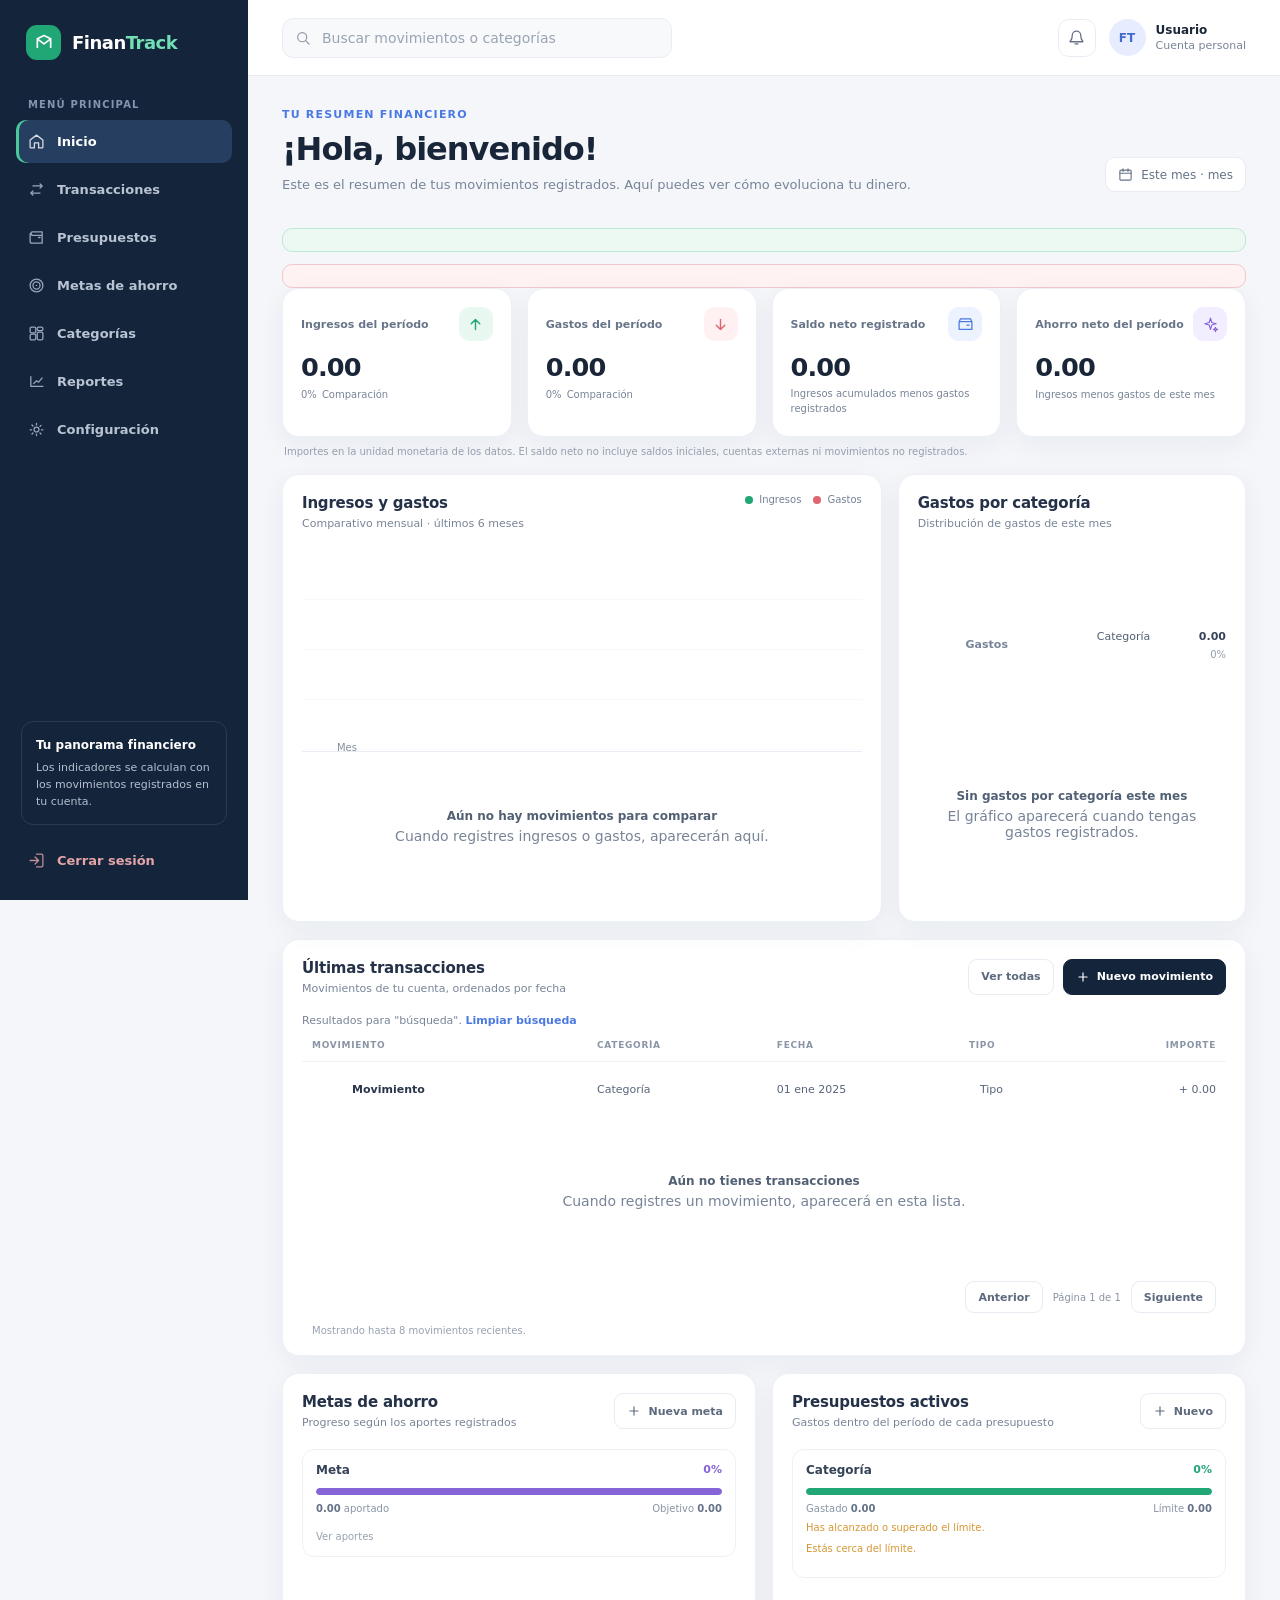
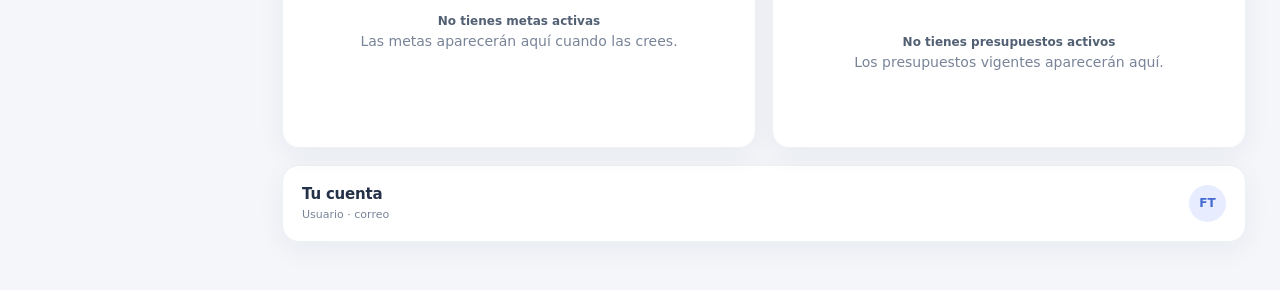
==== commit 2b080920: "Categorías, presupuestos y metas de ahorro" ====
--- a/src/main/resources/templates/dashboard.html
+++ b/src/main/resources/templates/dashboard.html
@@ -238,9 +238,9 @@
     <nav class="nav-list" aria-label="Navegación principal">
       <a class="nav-link active" href="#inicio"><svg><use href="#i-home"/></svg>Inicio</a>
       <a class="nav-link" th:href="@{/transacciones}"><svg><use href="#i-arrows"/></svg>Transacciones</a>
-      <a class="nav-link" href="#presupuestos"><svg><use href="#i-wallet"/></svg>Presupuestos</a>
-      <a class="nav-link" href="#metas"><svg><use href="#i-target"/></svg>Metas de ahorro</a>
-      <a class="nav-link" href="#categorias"><svg><use href="#i-grid"/></svg>Categorías</a>
+      <a class="nav-link" th:href="@{/presupuestos}"><svg><use href="#i-wallet"/></svg>Presupuestos</a>
+      <a class="nav-link" th:href="@{/metas}"><svg><use href="#i-target"/></svg>Metas de ahorro</a>
+      <a class="nav-link" th:href="@{/categorias}"><svg><use href="#i-grid"/></svg>Categorías</a>
       <a class="nav-link" href="#reportes"><svg><use href="#i-chart"/></svg>Reportes</a>
       <a class="nav-link" href="#configuracion"><svg><use href="#i-settings"/></svg>Configuración</a>
     </nav>
@@ -472,9 +472,7 @@
               <h2 class="section-title">Metas de ahorro</h2>
               <p class="section-subtitle">Progreso según los aportes registrados</p>
             </div>
-            <button class="button" type="button" disabled title="La creación de metas aún no está disponible">
-              <svg><use href="#i-plus"/></svg>Nueva meta
-            </button>
+            <a class="button" th:href="@{/metas/nueva}"><svg><use href="#i-plus"/></svg>Nueva meta</a>
           </div>
           <div class="goal-list" th:if="${!#lists.isEmpty(dashboard.metas)}">
             <article class="goal" th:each="goal : ${dashboard.metas}">
@@ -489,7 +487,9 @@
                 <span><strong th:text="${#numbers.formatDecimal(goal.aportado, 1, 'POINT', 2, 'COMMA')}">0.00</strong> aportado</span>
                 <span>Objetivo <strong th:text="${#numbers.formatDecimal(goal.objetivo, 1, 'POINT', 2, 'COMMA')}">0.00</strong></span>
               </div>
+              <p class="small-copy" th:text="'Restante: ' + ${#numbers.formatDecimal(goal.restante, 1, 'POINT', 2, 'COMMA')}" style="margin:8px 0 0"></p>
               <p class="small-copy" th:if="${goal.fechaObjetivo != null}" th:text="'Fecha objetivo: ' + ${#temporals.format(goal.fechaObjetivo, 'dd MMM yyyy')}" style="margin:8px 0 0"></p>
+              <a class="small-copy" th:href="@{/metas/{id}(id=${goal.id})}" style="display:inline-block;margin-top:9px">Ver aportes</a>
             </article>
           </div>
           <div class="empty" th:if="${#lists.isEmpty(dashboard.metas)}">
@@ -504,9 +504,7 @@
               <h2 class="section-title">Presupuestos activos</h2>
               <p class="section-subtitle">Gastos dentro del período de cada presupuesto</p>
             </div>
-            <button class="button" type="button" disabled title="La creación de presupuestos aún no está disponible">
-              <svg><use href="#i-plus"/></svg>Nuevo
-            </button>
+            <a class="button" th:href="@{/presupuestos/nuevo}"><svg><use href="#i-plus"/></svg>Nuevo</a>
           </div>
           <div class="budget-list" th:if="${!#lists.isEmpty(dashboard.presupuestos)}">
             <article class="budget" th:each="budget : ${dashboard.presupuestos}"
@@ -522,6 +520,7 @@
                 <span>Gastado <strong th:text="${#numbers.formatDecimal(budget.gastado, 1, 'POINT', 2, 'COMMA')}">0.00</strong></span>
                 <span>Límite <strong th:text="${#numbers.formatDecimal(budget.limite, 1, 'POINT', 2, 'COMMA')}">0.00</strong></span>
               </div>
+              <p class="small-copy" th:text="'Restante: ' + ${#numbers.formatDecimal(budget.restante, 1, 'POINT', 2, 'COMMA')}" style="margin:8px 0 0"></p>
               <p class="budget-alert" th:if="${budget.porcentaje >= 100}">Has alcanzado o superado el límite.</p>
               <p class="budget-alert" th:if="${budget.porcentaje >= 80 and budget.porcentaje < 100}">Estás cerca del límite.</p>
             </article>
